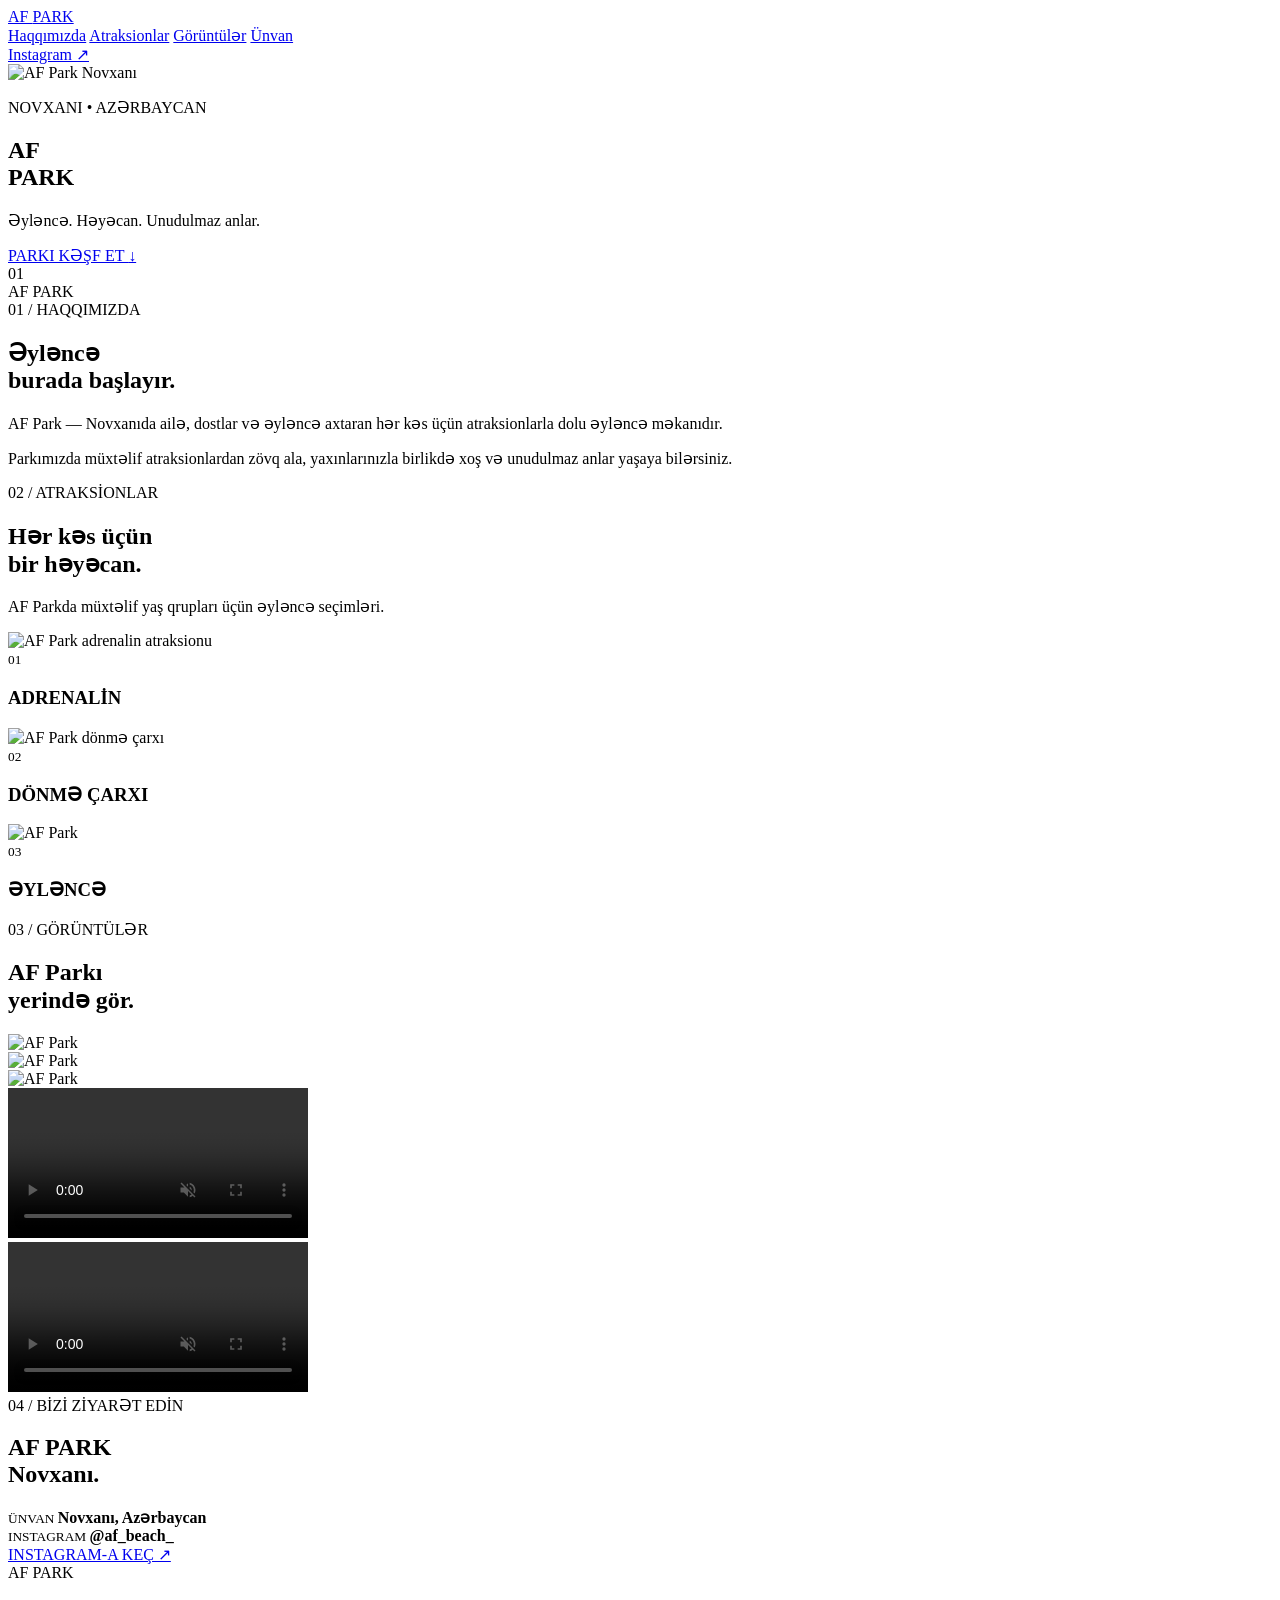
==== İndex.html @ 449fe93a "Create İndex.html" ====
<!DOCTYPE html>
<html lang="az">
<head>
    <meta charset="UTF-8">
    <meta name="viewport" content="width=device-width, initial-scale=1.0">

    <title>AF Park | Novxanı</title>

    <meta
        name="description"
        content="AF Park — Novxanıda əyləncə və atraksionlar."
    >

    <link rel="stylesheet" href="style.css">
</head>

<body>

<!-- ================= HEADER ================= -->

<header class="header">

    <a href="#home" class="logo">
        AF <span>PARK</span>
    </a>

    <nav>
        <a href="#about">Haqqımızda</a>
        <a href="#rides">Atraksionlar</a>
        <a href="#gallery">Görüntülər</a>
        <a href="#visit">Ünvan</a>
    </nav>

    <a
        href="https://www.instagram.com/af_beach_/"
        target="_blank"
        class="instagram"
    >
        Instagram ↗
    </a>

</header>


<!-- ================= HERO ================= -->

<section class="hero" id="home">

    <img
        src="assets/af-park-entrance.jpeg"
        class="hero-image"
        alt="AF Park Novxanı"
    >

    <div class="hero-overlay"></div>

    <div class="hero-content">

        <p class="small-title">
            NOVXANI • AZƏRBAYCAN
        </p>

        <h1>
            AF
            <br>
            <span>PARK</span>
        </h1>

        <p class="hero-text">
            Əyləncə. Həyəcan. Unudulmaz anlar.
        </p>

        <a href="#rides" class="main-button">
            PARKI KƏŞF ET
            <strong>↓</strong>
        </a>

    </div>

    <div class="hero-bottom">
        <span>01</span>
        <div></div>
        <span>AF PARK</span>
    </div>

</section>


<!-- ================= ABOUT ================= -->

<section class="about" id="about">

    <div class="section-label">
        01 / HAQQIMIZDA
    </div>

    <div class="about-content">

        <h2>
            Əyləncə
            <br>
            <span>burada başlayır.</span>
        </h2>

        <p>
            AF Park — Novxanıda ailə, dostlar və əyləncə
            axtaran hər kəs üçün atraksionlarla dolu
            əyləncə məkanıdır.
        </p>

        <p class="gray">
            Parkımızda müxtəlif atraksionlardan zövq ala,
            yaxınlarınızla birlikdə xoş və unudulmaz
            anlar yaşaya bilərsiniz.
        </p>

    </div>

</section>


<!-- ================= RIDES ================= -->

<section class="rides" id="rides">

    <div class="section-heading">

        <div>

            <div class="section-label">
                02 / ATRAKSİONLAR
            </div>

            <h2>
                Hər kəs üçün
                <br>
                <span>bir həyəcan.</span>
            </h2>

        </div>

        <p>
            AF Parkda müxtəlif yaş qrupları üçün
            əyləncə seçimləri.
        </p>

    </div>


    <div class="rides-grid">

        <!-- Gorilla -->

        <div class="ride-card big">

            <img
                src="assets/gorilla.jpeg"
                alt="AF Park adrenalin atraksionu"
            >

            <div class="ride-info">

                <small>01</small>

                <h3>
                    ADRENALİN
                </h3>

            </div>

        </div>


        <!-- Ferris Wheel -->

        <div class="ride-card">

            <img
                src="assets/ferris-wheel.jpeg"
                alt="AF Park dönmə çarxı"
            >

            <div class="ride-info">

                <small>02</small>

                <h3>
                    DÖNMƏ ÇARXI
                </h3>

            </div>

        </div>


        <!-- Entrance -->

        <div class="ride-card">

            <img
                src="assets/af-park-entrance.jpeg"
                alt="AF Park"
            >

            <div class="ride-info">

                <small>03</small>

                <h3>
                    ƏYLƏNCƏ
                </h3>

            </div>

        </div>

    </div>

</section>


<!-- ================= GALLERY ================= -->

<section class="gallery" id="gallery">

    <div class="section-heading">

        <div>

            <div class="section-label">
                03 / GÖRÜNTÜLƏR
            </div>

            <h2>
                AF Parkı
                <br>
                <span>yerində gör.</span>
            </h2>

        </div>

    </div>


    <!-- PHOTOS -->

    <div class="photo-grid">

        <div class="photo">
            <img
                src="assets/gorilla.jpeg"
                alt="AF Park"
            >
        </div>

        <div class="photo">
            <img
                src="assets/ferris-wheel.jpeg"
                alt="AF Park"
            >
        </div>

        <div class="photo">
            <img
                src="assets/af-park-entrance.jpeg"
                alt="AF Park"
            >
        </div>

    </div>


    <!-- VIDEOS -->

    <div class="video-grid">

        <div class="video">

            <video
                controls
                muted
                playsinline
            >

                <source
                    src="assets/af-park-video-1.mp4"
                    type="video/mp4"
                >

                Brauzeriniz videonu dəstəkləmir.

            </video>

        </div>


        <div class="video">

            <video
                controls
                muted
                playsinline
            >

                <source
                    src="assets/af-park-video-2.mp4"
                    type="video/mp4"
                >

                Brauzeriniz videonu dəstəkləmir.

            </video>

        </div>

    </div>

</section>


<!-- ================= VISIT ================= -->

<section class="visit" id="visit">

    <div class="visit-box">

        <div>

            <div class="section-label">
                04 / BİZİ ZİYARƏT EDİN
            </div>

            <h2>
                AF PARK
                <br>
                <span>Novxanı.</span>
            </h2>

        </div>


        <div class="contact">

            <div class="contact-item">

                <small>
                    ÜNVAN
                </small>

                <strong>
                    Novxanı, Azərbaycan
                </strong>

            </div>


            <div class="contact-item">

                <small>
                    INSTAGRAM
                </small>

                <strong>
                    @af_beach_
                </strong>

            </div>


            <a
                href="https://www.instagram.com/af_beach_/"
                target="_blank"
                class="main-button"
            >
                INSTAGRAM-A KEÇ ↗
            </a>

        </div>

    </div>

</section>


<!-- ================= FOOTER ================= -->

<footer>

    <div class="logo">
        AF <span>PARK</span>
    </div>

    <p>
        © 2026 AF Park · Novxanı
    </p>

</footer>


<script src="script.js"></script>

</body>
</html>
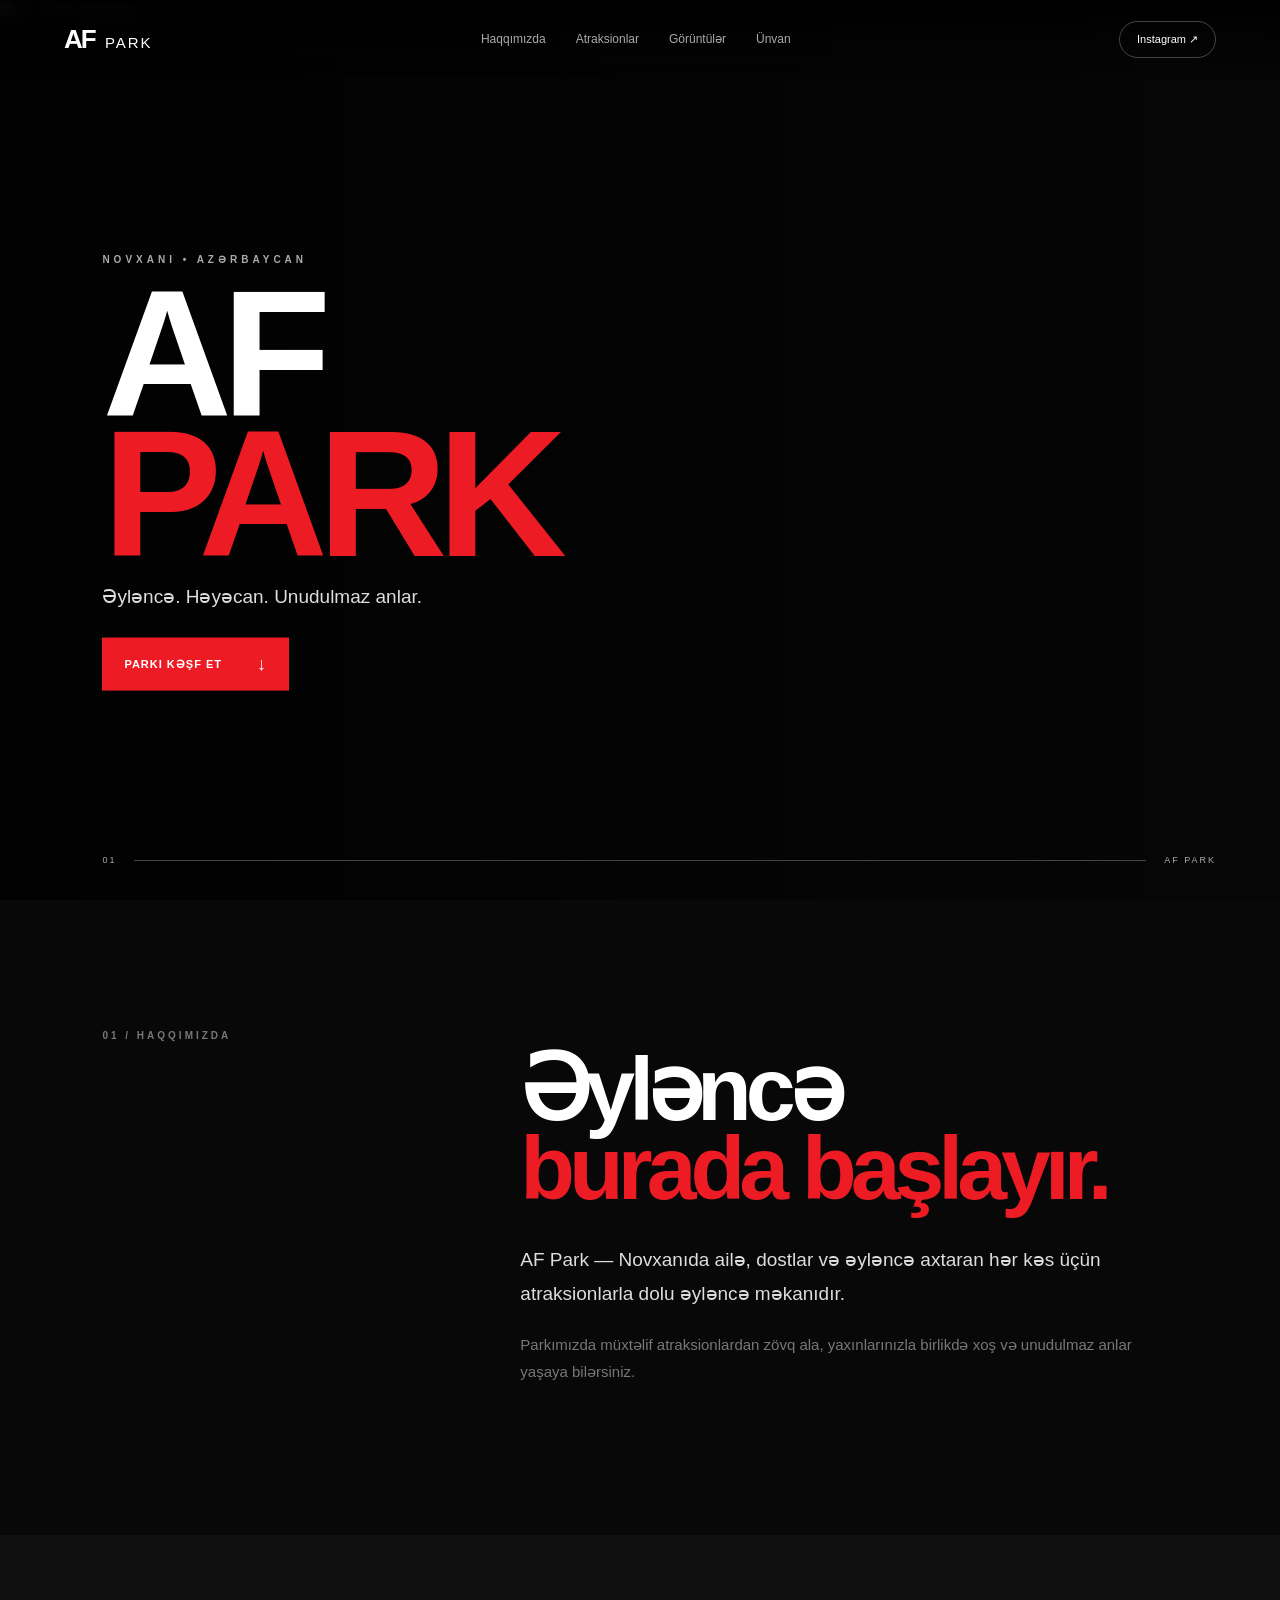
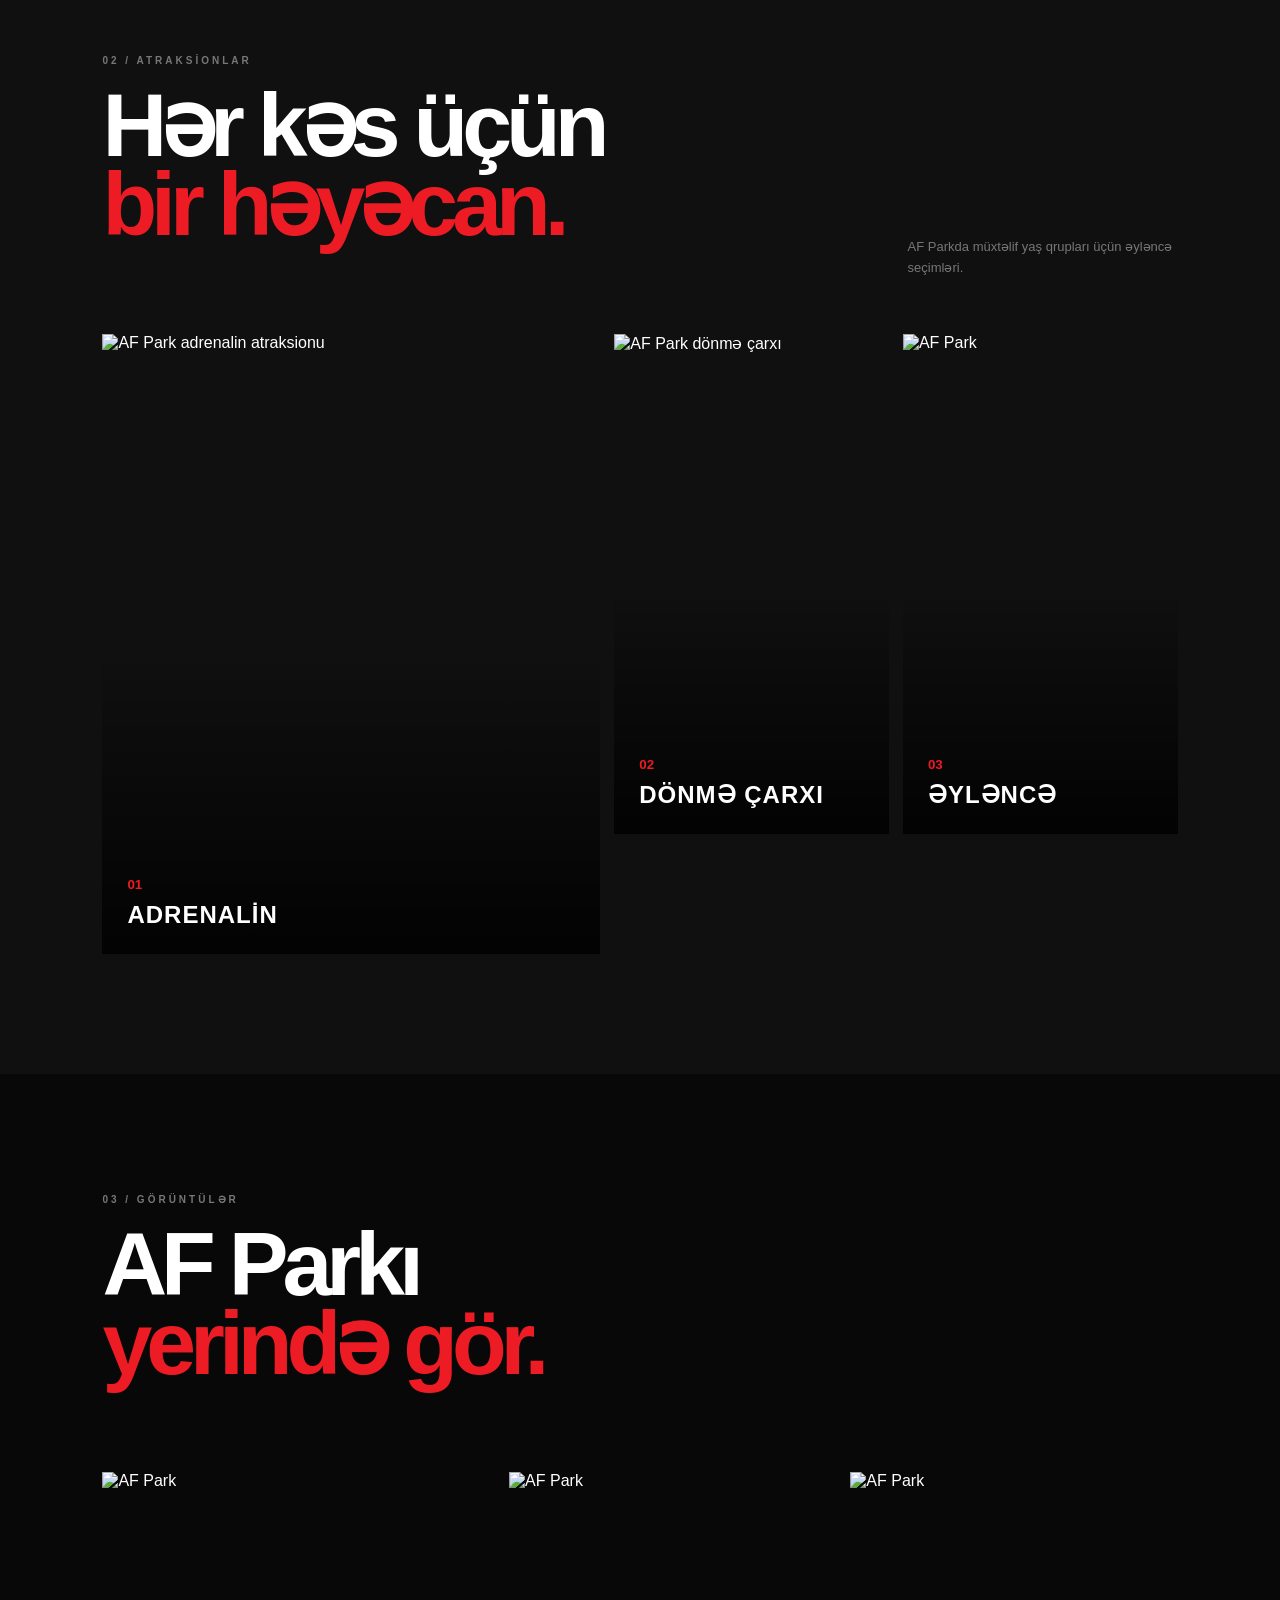
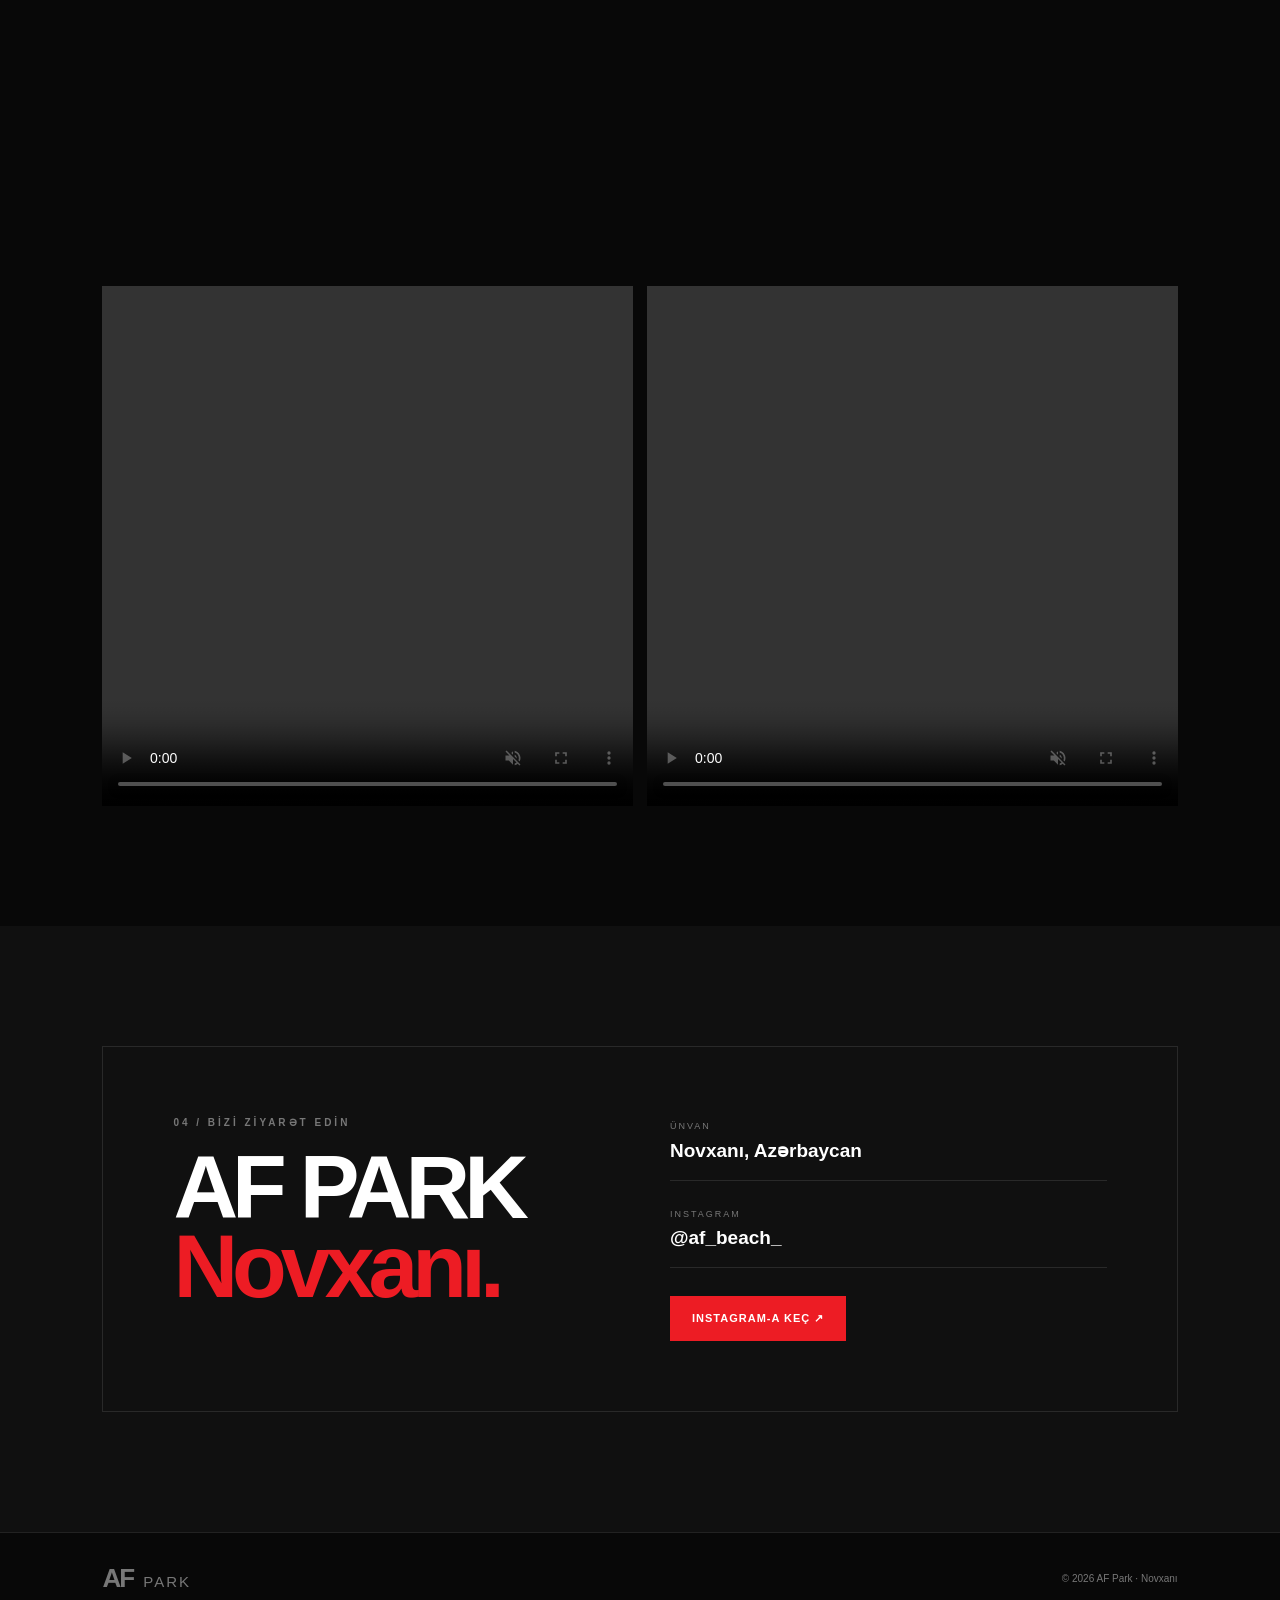
==== commit c042714b: "Update İndex.html" ====
--- a/İndex.html
+++ b/İndex.html
@@ -47,7 +47,7 @@
 <section class="hero" id="home">
 
     <img
-        src="assets/af-park-entrance.jpeg"
+        src="https://share.icloud.com/photos/0953pQOVzAvxqp8Q9Rzrx6MKg"
         class="hero-image"
         alt="AF Park Novxanı"
     >
--- a/style.css
+++ b/style.css
@@ -0,0 +1,862 @@
+* {
+    margin: 0;
+    padding: 0;
+    box-sizing: border-box;
+}
+
+html {
+    scroll-behavior: smooth;
+}
+
+body {
+    background: #080808;
+    color: #ffffff;
+    font-family: Arial, Helvetica, sans-serif;
+}
+
+a {
+    color: inherit;
+    text-decoration: none;
+}
+
+
+/* ================= HEADER ================= */
+
+.header {
+
+    position: fixed;
+
+    top: 0;
+    left: 0;
+    right: 0;
+
+    height: 78px;
+
+    padding: 0 5vw;
+
+    display: flex;
+
+    align-items: center;
+
+    justify-content: space-between;
+
+    z-index: 100;
+
+    background:
+        linear-gradient(
+            rgba(0,0,0,.85),
+            transparent
+        );
+
+    backdrop-filter: blur(8px);
+}
+
+
+.logo {
+
+    font-size: 26px;
+
+    font-weight: 900;
+
+    letter-spacing: -2px;
+}
+
+
+.logo span {
+
+    font-size: 15px;
+
+    font-weight: 400;
+
+    letter-spacing: 2px;
+
+    margin-left: 5px;
+}
+
+
+.header nav {
+
+    display: flex;
+
+    gap: 30px;
+}
+
+
+.header nav a {
+
+    font-size: 12px;
+
+    color: #aaa;
+
+    transition: .3s;
+}
+
+
+.header nav a:hover {
+
+    color: white;
+}
+
+
+.instagram {
+
+    border: 1px solid #ffffff40;
+
+    padding: 11px 17px;
+
+    border-radius: 30px;
+
+    font-size: 11px;
+
+    transition: .3s;
+}
+
+
+.instagram:hover {
+
+    background: white;
+
+    color: black;
+}
+
+
+/* ================= HERO ================= */
+
+.hero {
+
+    height: 100vh;
+
+    min-height: 650px;
+
+    position: relative;
+
+    overflow: hidden;
+}
+
+
+.hero-image {
+
+    position: absolute;
+
+    inset: 0;
+
+    width: 100%;
+
+    height: 100%;
+
+    object-fit: cover;
+
+    object-position: center;
+}
+
+
+.hero-overlay {
+
+    position: absolute;
+
+    inset: 0;
+
+    background:
+
+        linear-gradient(
+            90deg,
+            rgba(0,0,0,.85),
+            rgba(0,0,0,.25)
+        ),
+
+        linear-gradient(
+            0deg,
+            #080808,
+            transparent 35%
+        );
+}
+
+
+.hero-content {
+
+    position: absolute;
+
+    z-index: 2;
+
+    left: 8vw;
+
+    top: 50%;
+
+    transform: translateY(-45%);
+}
+
+
+.small-title {
+
+    font-size: 10px;
+
+    letter-spacing: 4px;
+
+    color: #aaa;
+
+    font-weight: bold;
+}
+
+
+.hero h1 {
+
+    font-size: clamp(
+        80px,
+        14vw,
+        200px
+    );
+
+    line-height: .78;
+
+    letter-spacing: -10px;
+
+    margin: 20px 0;
+
+    font-weight: 900;
+}
+
+
+.hero h1 span {
+
+    color: #ed1c24;
+}
+
+
+.hero-text {
+
+    color: #ddd;
+
+    font-size: 19px;
+
+    margin-bottom: 30px;
+}
+
+
+/* BUTTON */
+
+.main-button {
+
+    display: inline-flex;
+
+    align-items: center;
+
+    gap: 35px;
+
+    padding: 16px 22px;
+
+    background: #ed1c24;
+
+    font-size: 11px;
+
+    font-weight: 800;
+
+    letter-spacing: 1px;
+
+    transition: .3s;
+}
+
+
+.main-button:hover {
+
+    background: white;
+
+    color: black;
+}
+
+
+.main-button strong {
+
+    font-size: 18px;
+}
+
+
+.hero-bottom {
+
+    position: absolute;
+
+    z-index: 3;
+
+    bottom: 35px;
+
+    left: 8vw;
+
+    right: 5vw;
+
+    display: flex;
+
+    align-items: center;
+
+    gap: 18px;
+
+    color: #aaa;
+
+    font-size: 9px;
+
+    letter-spacing: 2px;
+}
+
+
+.hero-bottom div {
+
+    height: 1px;
+
+    background: #ffffff40;
+
+    flex: 1;
+}
+
+
+/* ================= ABOUT ================= */
+
+.about {
+
+    padding: 130px 8vw;
+
+    display: grid;
+
+    grid-template-columns:
+        .7fr
+        1.3fr;
+
+    gap: 5vw;
+}
+
+
+.section-label {
+
+    font-size: 10px;
+
+    letter-spacing: 3px;
+
+    color: #777;
+
+    font-weight: bold;
+}
+
+
+.about h2,
+.section-heading h2,
+.visit h2 {
+
+    font-size: clamp(
+        52px,
+        7vw,
+        105px
+    );
+
+    line-height: .88;
+
+    letter-spacing: -6px;
+
+    margin: 20px 0 35px;
+}
+
+
+.about h2 span,
+.section-heading h2 span,
+.visit h2 span {
+
+    color: #ed1c24;
+}
+
+
+.about-content {
+
+    max-width: 800px;
+}
+
+
+.about p {
+
+    color: #ddd;
+
+    font-size: 19px;
+
+    line-height: 1.8;
+
+    margin-bottom: 20px;
+}
+
+
+.about .gray {
+
+    color: #777;
+
+    font-size: 15px;
+}
+
+
+/* ================= RIDES ================= */
+
+.rides {
+
+    padding: 120px 8vw;
+
+    background: #101010;
+}
+
+
+.section-heading {
+
+    display: flex;
+
+    justify-content: space-between;
+
+    align-items: end;
+
+    margin-bottom: 55px;
+}
+
+
+.section-heading > p {
+
+    max-width: 270px;
+
+    color: #777;
+
+    line-height: 1.6;
+
+    font-size: 13px;
+}
+
+
+.rides-grid {
+
+    display: grid;
+
+    grid-template-columns:
+        1.45fr
+        .8fr
+        .8fr;
+
+    gap: 14px;
+}
+
+
+.ride-card {
+
+    height: 500px;
+
+    position: relative;
+
+    overflow: hidden;
+}
+
+
+.ride-card.big {
+
+    height: 620px;
+
+    grid-row: span 2;
+}
+
+
+.ride-card img {
+
+    width: 100%;
+
+    height: 100%;
+
+    object-fit: cover;
+
+    transition: .7s;
+}
+
+
+.ride-card:hover img {
+
+    transform: scale(1.06);
+}
+
+
+.ride-card::after {
+
+    content: "";
+
+    position: absolute;
+
+    inset: 0;
+
+    background:
+        linear-gradient(
+            transparent 50%,
+            rgba(0,0,0,.85)
+        );
+}
+
+
+.ride-info {
+
+    position: absolute;
+
+    z-index: 2;
+
+    bottom: 25px;
+
+    left: 25px;
+}
+
+
+.ride-info small {
+
+    color: #ed1c24;
+
+    font-weight: bold;
+}
+
+
+.ride-info h3 {
+
+    font-size: 24px;
+
+    margin-top: 8px;
+
+    letter-spacing: 1px;
+}
+
+
+/* ================= GALLERY ================= */
+
+.gallery {
+
+    padding: 120px 8vw;
+}
+
+
+.photo-grid {
+
+    display: grid;
+
+    grid-template-columns:
+        1.2fr
+        1fr
+        1fr;
+
+    gap: 14px;
+}
+
+
+.photo {
+
+    height: 400px;
+
+    overflow: hidden;
+}
+
+
+.photo img {
+
+    width: 100%;
+
+    height: 100%;
+
+    object-fit: cover;
+
+    transition: .7s;
+}
+
+
+.photo:hover img {
+
+    transform: scale(1.05);
+}
+
+
+/* VIDEOS */
+
+.video-grid {
+
+    display: grid;
+
+    grid-template-columns:
+        1fr
+        1fr;
+
+    gap: 14px;
+
+    margin-top: 14px;
+}
+
+
+.video {
+
+    background: #111;
+}
+
+
+.video video {
+
+    width: 100%;
+
+    height: 520px;
+
+    display: block;
+
+    object-fit: cover;
+}
+
+
+/* ================= VISIT ================= */
+
+.visit {
+
+    padding: 120px 8vw;
+
+    background: #101010;
+}
+
+
+.visit-box {
+
+    border: 1px solid #292929;
+
+    padding: 70px;
+
+    display: grid;
+
+    grid-template-columns:
+        1fr
+        1fr;
+
+    gap: 60px;
+}
+
+
+.contact {
+
+    align-self: end;
+}
+
+
+.contact-item {
+
+    border-bottom: 1px solid #292929;
+
+    padding-bottom: 18px;
+
+    margin-bottom: 28px;
+}
+
+
+.contact-item small {
+
+    display: block;
+
+    color: #777;
+
+    font-size: 9px;
+
+    letter-spacing: 2px;
+
+    margin-bottom: 8px;
+}
+
+
+.contact-item strong {
+
+    font-size: 19px;
+}
+
+
+/* ================= FOOTER ================= */
+
+footer {
+
+    padding: 30px 8vw;
+
+    border-top: 1px solid #222;
+
+    display: flex;
+
+    justify-content: space-between;
+
+    align-items: center;
+
+    color: #777;
+
+    font-size: 10px;
+}
+
+
+/* ================= MOBILE ================= */
+
+@media(max-width: 800px) {
+
+    .header {
+
+        height: 65px;
+
+        padding: 0 6vw;
+    }
+
+
+    .header nav {
+
+        display: none;
+    }
+
+
+    .instagram {
+
+        padding: 9px 13px;
+    }
+
+
+    .hero-content {
+
+        left: 6vw;
+    }
+
+
+    .hero h1 {
+
+        font-size: 90px;
+
+        letter-spacing: -7px;
+    }
+
+
+    .hero-text {
+
+        font-size: 15px;
+    }
+
+
+    .about {
+
+        padding: 85px 6vw;
+
+        grid-template-columns: 1fr;
+
+        gap: 35px;
+    }
+
+
+    .rides,
+    .gallery,
+    .visit {
+
+        padding: 85px 6vw;
+    }
+
+
+    .section-heading {
+
+        display: block;
+    }
+
+
+    .section-heading > p {
+
+        margin-top: 20px;
+    }
+
+
+    .rides-grid {
+
+        grid-template-columns:
+            1fr 1fr;
+    }
+
+
+    .ride-card.big {
+
+        grid-column: 1 / -1;
+
+        height: 470px;
+    }
+
+
+    .ride-card {
+
+        height: 300px;
+    }
+
+
+    .photo-grid {
+
+        grid-template-columns:
+            1fr 1fr;
+    }
+
+
+    .photo:first-child {
+
+        grid-column: 1 / -1;
+    }
+
+
+    .photo {
+
+        height: 260px;
+    }
+
+
+    .video-grid {
+
+        grid-template-columns: 1fr;
+    }
+
+
+    .video video {
+
+        height: 380px;
+    }
+
+
+    .visit-box {
+
+        grid-template-columns: 1fr;
+
+        padding: 40px 28px;
+    }
+
+
+    footer {
+
+        padding: 25px 6vw;
+
+        display: block;
+    }
+
+
+    footer p {
+
+        margin-top: 18px;
+    }
+
+}
+
+
+@media(max-width: 500px) {
+
+    .rides-grid {
+
+        grid-template-columns: 1fr;
+    }
+
+
+    .ride-card.big {
+
+        grid-column: auto;
+    }
+
+
+    .photo-grid {
+
+        grid-template-columns: 1fr;
+    }
+
+
+    .photo:first-child {
+
+        grid-column: auto;
+    }
+
+
+    .photo {
+
+        height: 330px;
+    }
+
+}
